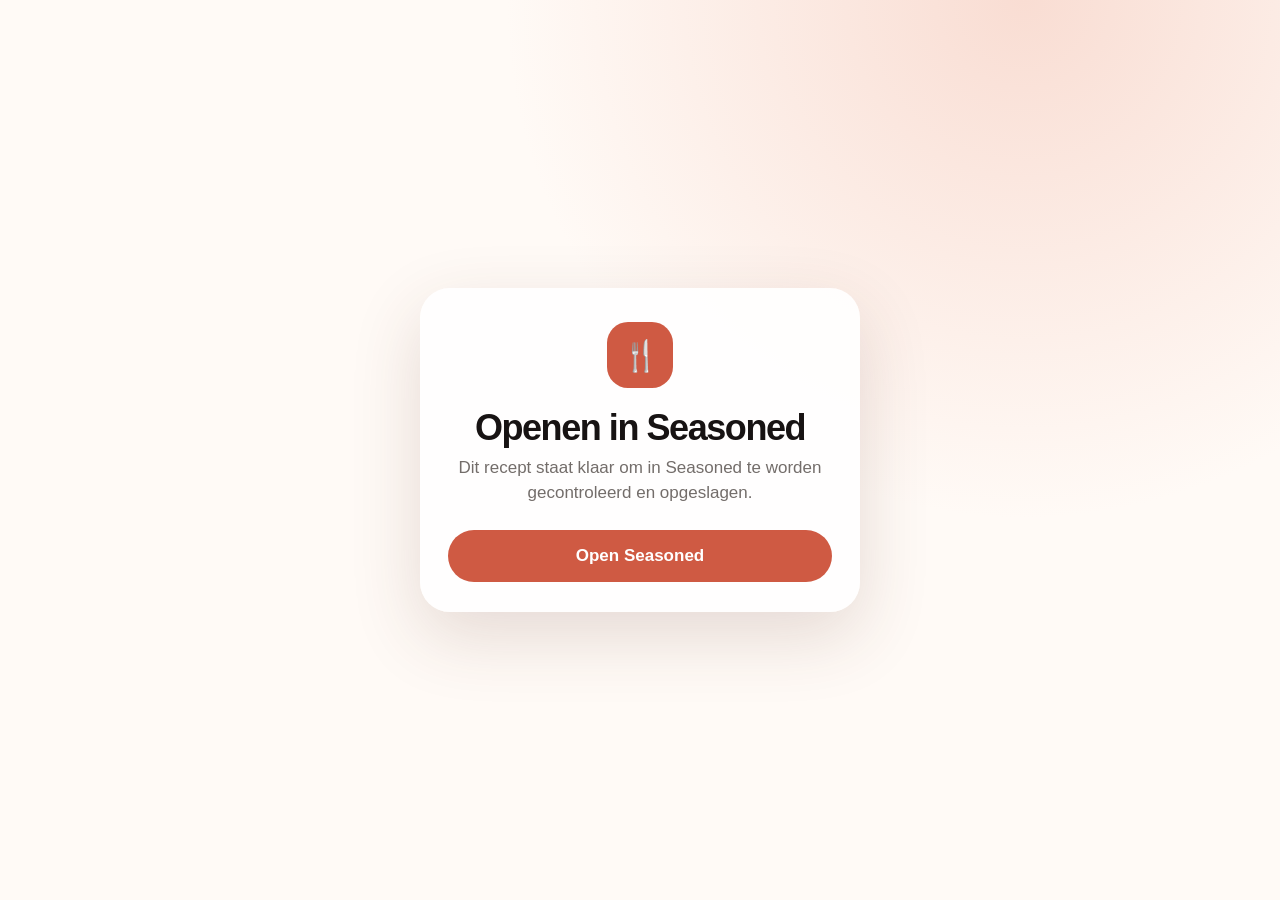
==== site/import/index.html @ aa7e95ee "Add Seasoned recipe link website" ====
<!doctype html>
<html lang="nl">
<head>
  <meta charset="utf-8">
  <meta name="viewport" content="width=device-width, initial-scale=1">
  <title>Openen in Seasoned</title>
  <style>
    :root { color-scheme: light; font-family: -apple-system, BlinkMacSystemFont, "SF Pro Display", sans-serif; }
    * { box-sizing: border-box; }
    body { margin: 0; min-height: 100vh; display: grid; place-items: center; padding: 24px; background: radial-gradient(circle at 80% 0%, #f9ddd3, transparent 38%), #fffaf6; color: #171313; }
    main { width: min(440px, 100%); padding: 34px 28px 30px; border-radius: 30px; background: rgba(255,255,255,.9); box-shadow: 0 24px 70px rgba(92,52,40,.16); text-align: center; }
    .mark { width: 66px; height: 66px; margin: 0 auto 22px; display: grid; place-items: center; border-radius: 21px; background: #cf5a43; color: white; font-size: 30px; }
    h1 { margin: 0 0 10px; font-size: 36px; line-height: 1; letter-spacing: -.04em; }
    p { margin: 0 auto 24px; color: #736d6a; font-size: 17px; line-height: 1.45; }
    .button { display: block; padding: 16px 20px; border-radius: 999px; background: #cf5a43; color: white; text-decoration: none; font-size: 17px; font-weight: 800; }
    #fallback { display: none; margin: 20px 0 0; font-size: 14px; }
  </style>
</head>
<body>
  <main>
    <div class="mark">🍴</div>
    <h1>Openen in Seasoned</h1>
    <p>Dit recept staat klaar om in Seasoned te worden gecontroleerd en opgeslagen.</p>
    <a class="button" id="open-app" href="seasoned://share">Open Seasoned</a>
    <p id="fallback">Als Seasoned niet automatisch opent, tik dan op de knop hierboven.</p>
  </main>
  <script>
    const params = new URLSearchParams(window.location.search);
    const payload = params.get('payload');
    const deepLink = payload
      ? `seasoned://share?payload=${encodeURIComponent(payload)}`
      : 'seasoned://share';
    const button = document.getElementById('open-app');
    button.href = deepLink;
    window.setTimeout(() => { window.location.href = deepLink; }, 180);
    window.setTimeout(() => { document.getElementById('fallback').style.display = 'block'; }, 1400);
  </script>
</body>
</html>
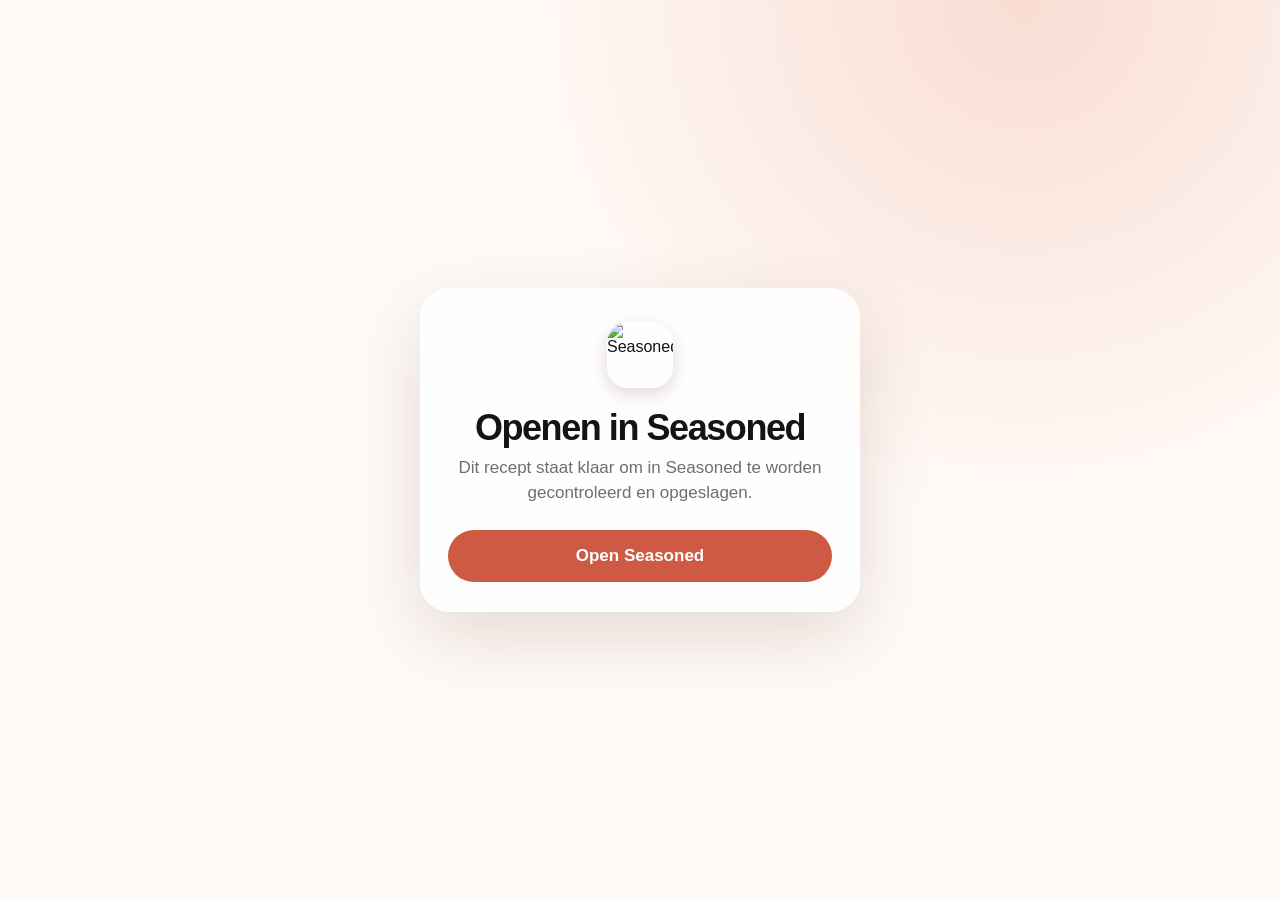
==== commit 0d135a04: "Use the real Seasoned app icon instead of a fork emoji Generated favicon/apple-touch-icon assets fro" ====
--- a/site/import/index.html
+++ b/site/import/index.html
@@ -4,12 +4,16 @@
   <meta charset="utf-8">
   <meta name="viewport" content="width=device-width, initial-scale=1">
   <title>Openen in Seasoned</title>
+  <link rel="icon" type="image/png" sizes="32x32" href="/icons/favicon-32.png">
+  <link rel="icon" type="image/png" sizes="16x16" href="/icons/favicon-16.png">
+  <link rel="apple-touch-icon" sizes="180x180" href="/icons/apple-touch-icon.png">
   <style>
     :root { color-scheme: light; font-family: -apple-system, BlinkMacSystemFont, "SF Pro Display", sans-serif; }
     * { box-sizing: border-box; }
     body { margin: 0; min-height: 100vh; display: grid; place-items: center; padding: 24px; background: radial-gradient(circle at 80% 0%, #f9ddd3, transparent 38%), #fffaf6; color: #171313; }
     main { width: min(440px, 100%); padding: 34px 28px 30px; border-radius: 30px; background: rgba(255,255,255,.9); box-shadow: 0 24px 70px rgba(92,52,40,.16); text-align: center; }
-    .mark { width: 66px; height: 66px; margin: 0 auto 22px; display: grid; place-items: center; border-radius: 21px; background: #cf5a43; color: white; font-size: 30px; }
+    .mark { width: 66px; height: 66px; margin: 0 auto 22px; border-radius: 21px; overflow: hidden; box-shadow: 0 6px 18px rgba(92,52,40,.18); }
+    .mark img { width: 100%; height: 100%; display: block; object-fit: cover; }
     h1 { margin: 0 0 10px; font-size: 36px; line-height: 1; letter-spacing: -.04em; }
     p { margin: 0 auto 24px; color: #736d6a; font-size: 17px; line-height: 1.45; }
     .button { display: block; padding: 16px 20px; border-radius: 999px; background: #cf5a43; color: white; text-decoration: none; font-size: 17px; font-weight: 800; }
@@ -18,7 +22,7 @@
 </head>
 <body>
   <main>
-    <div class="mark">🍴</div>
+    <div class="mark"><img src="/icons/icon-192.png" alt="Seasoned" width="192" height="192"></div>
     <h1>Openen in Seasoned</h1>
     <p>Dit recept staat klaar om in Seasoned te worden gecontroleerd en opgeslagen.</p>
     <a class="button" id="open-app" href="seasoned://share">Open Seasoned</a>
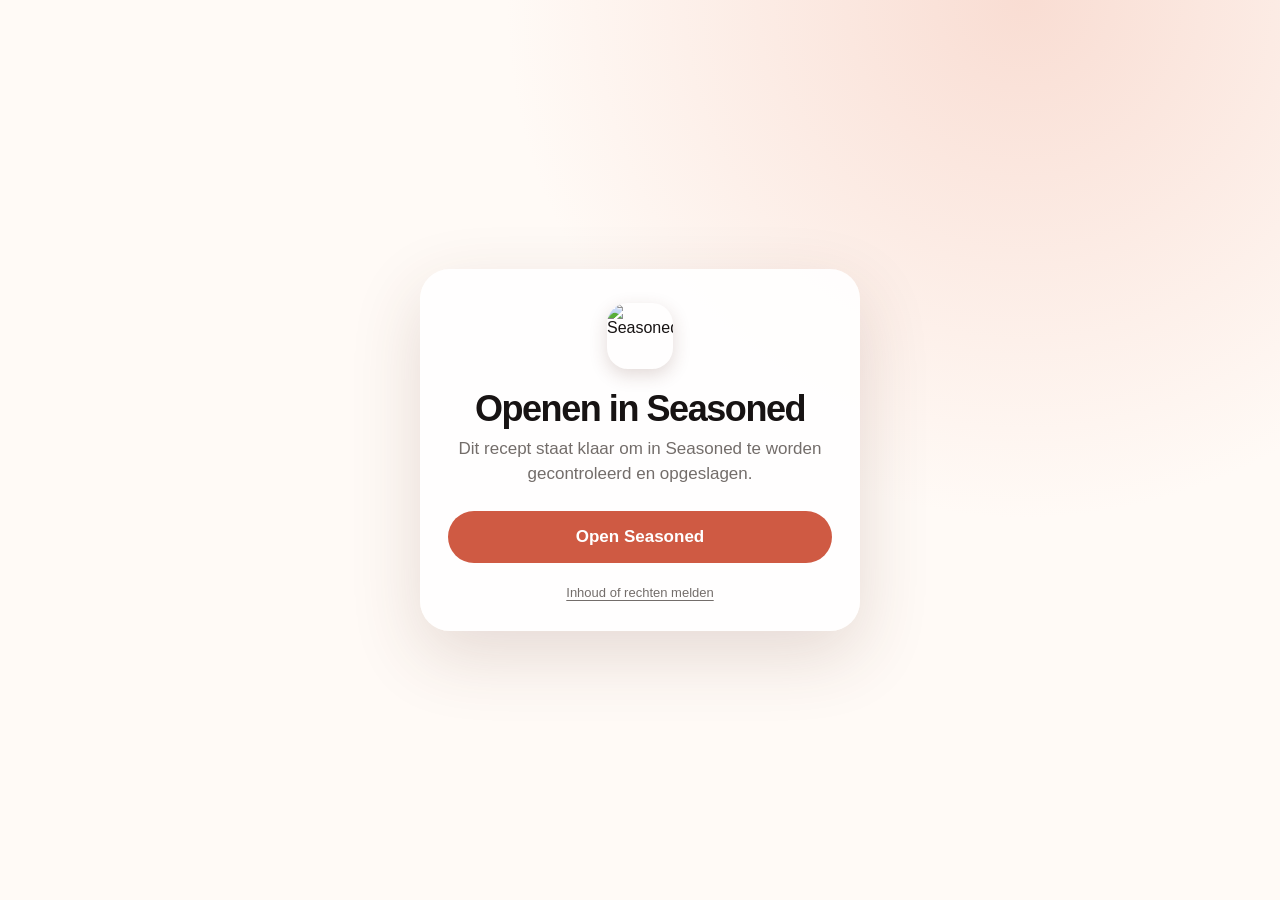
==== commit 407371cb: "Build Seasoned marketing and legal website" ====
--- a/site/import/index.html
+++ b/site/import/index.html
@@ -3,6 +3,7 @@
 <head>
   <meta charset="utf-8">
   <meta name="viewport" content="width=device-width, initial-scale=1">
+  <meta name="robots" content="noindex,nofollow">
   <title>Openen in Seasoned</title>
   <link rel="icon" type="image/png" sizes="32x32" href="/icons/favicon-32.png">
   <link rel="icon" type="image/png" sizes="16x16" href="/icons/favicon-16.png">
@@ -16,6 +17,7 @@
     .mark img { width: 100%; height: 100%; display: block; object-fit: cover; }
     h1 { margin: 0 0 10px; font-size: 36px; line-height: 1; letter-spacing: -.04em; }
     p { margin: 0 auto 24px; color: #736d6a; font-size: 17px; line-height: 1.45; }
+    .report { display: inline-block; margin-top: 22px; color: #736d6a; font-size: 13px; text-underline-offset: 3px; }
     .button { display: block; padding: 16px 20px; border-radius: 999px; background: #cf5a43; color: white; text-decoration: none; font-size: 17px; font-weight: 800; }
     #fallback { display: none; margin: 20px 0 0; font-size: 14px; }
   </style>
@@ -27,11 +29,15 @@
     <p>Dit recept staat klaar om in Seasoned te worden gecontroleerd en opgeslagen.</p>
     <a class="button" id="open-app" href="seasoned://share">Open Seasoned</a>
     <p id="fallback">Als Seasoned niet automatisch opent, tik dan op de knop hierboven.</p>
+    <a class="report" href="/copyright/">Inhoud of rechten melden</a>
   </main>
   <script>
     const params = new URLSearchParams(window.location.search);
+    const id = params.get('id');
     const payload = params.get('payload');
-    const deepLink = payload
+    const deepLink = id
+      ? `seasoned://share?id=${encodeURIComponent(id)}`
+      : payload
       ? `seasoned://share?payload=${encodeURIComponent(payload)}`
       : 'seasoned://share';
     const button = document.getElementById('open-app');
